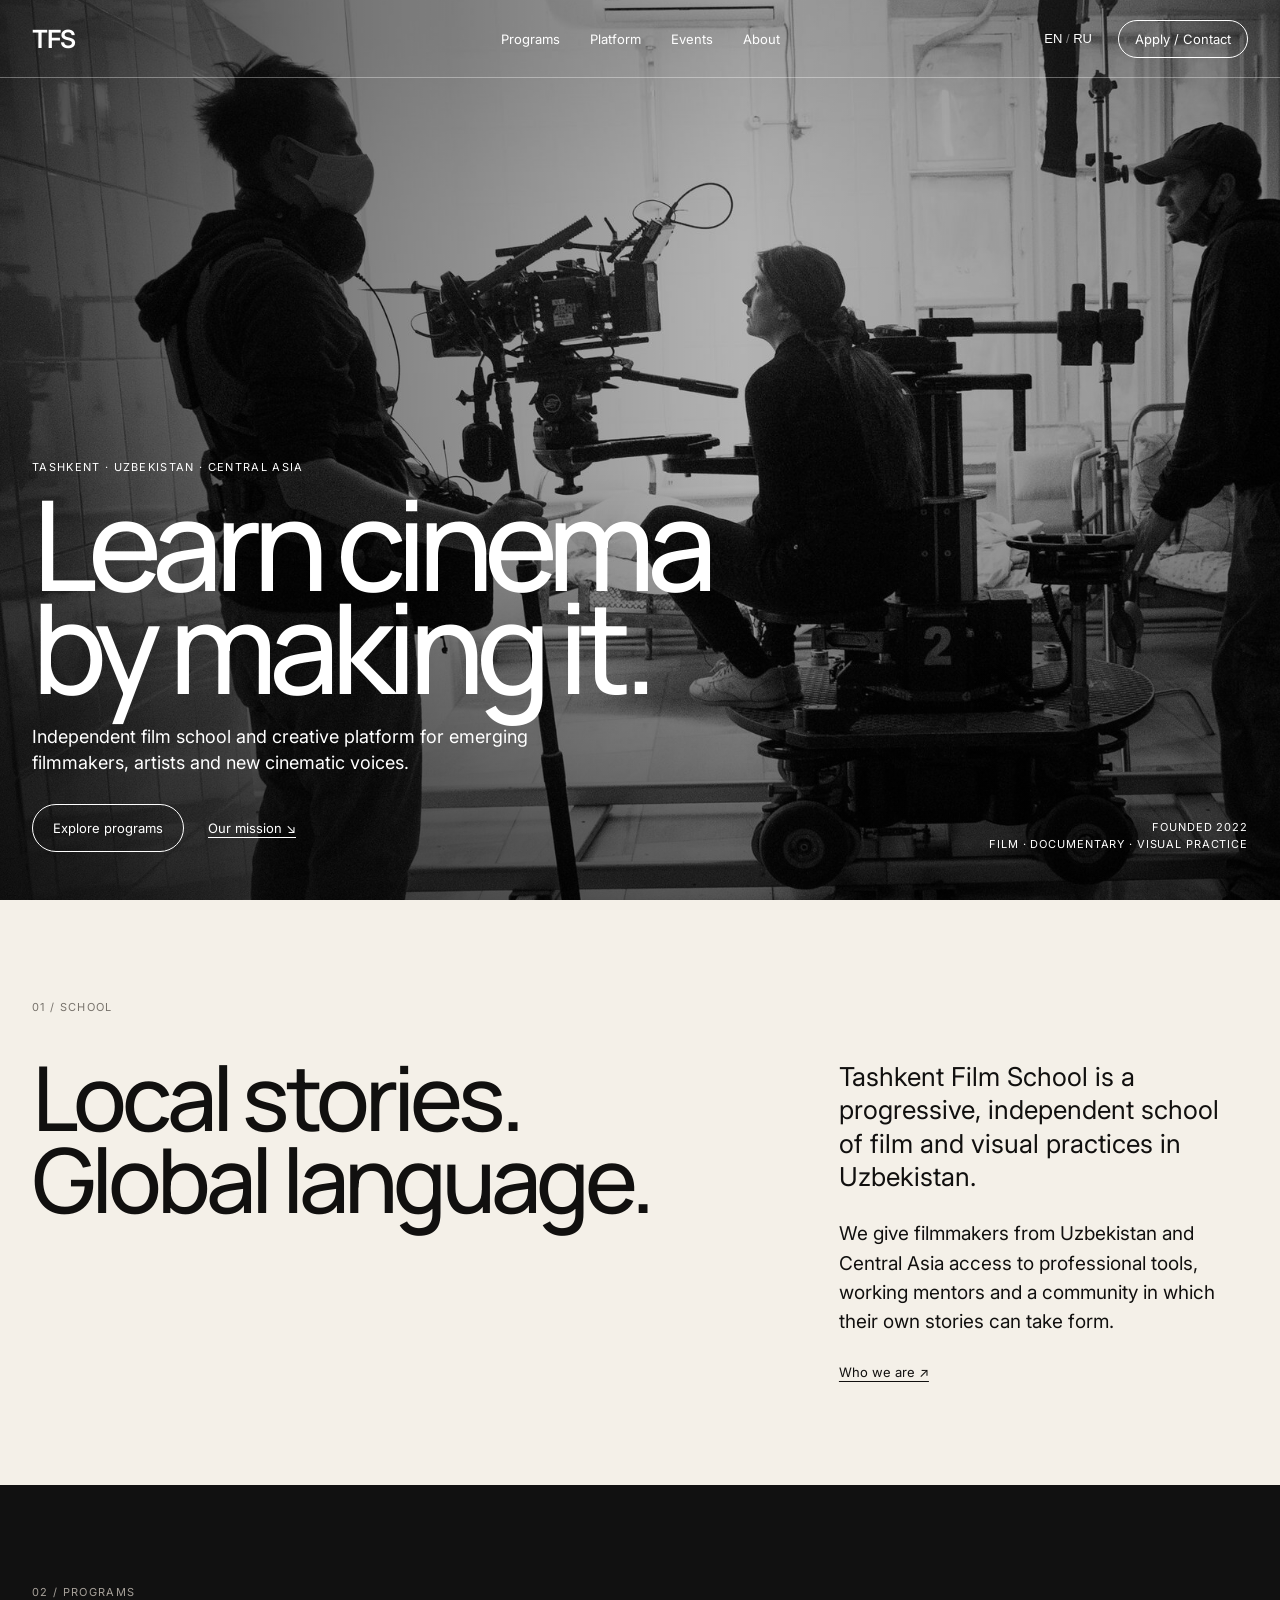
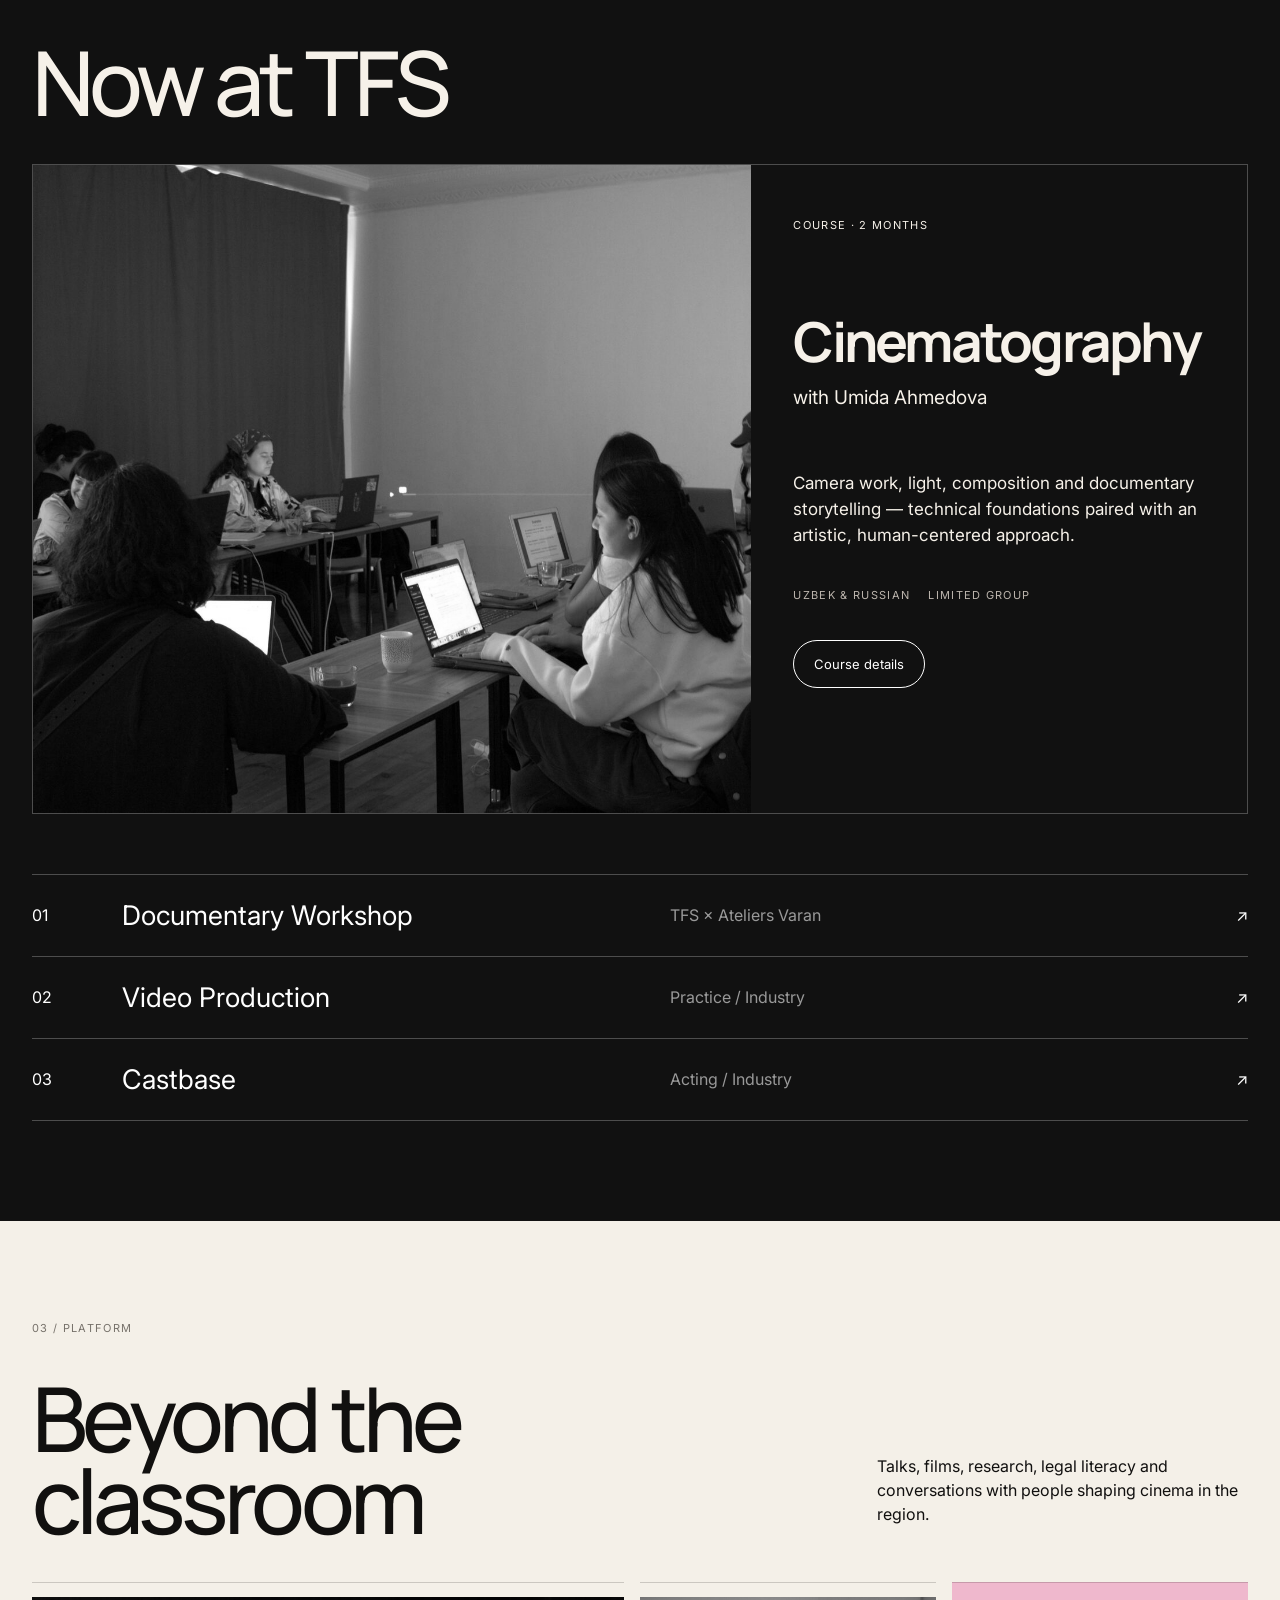
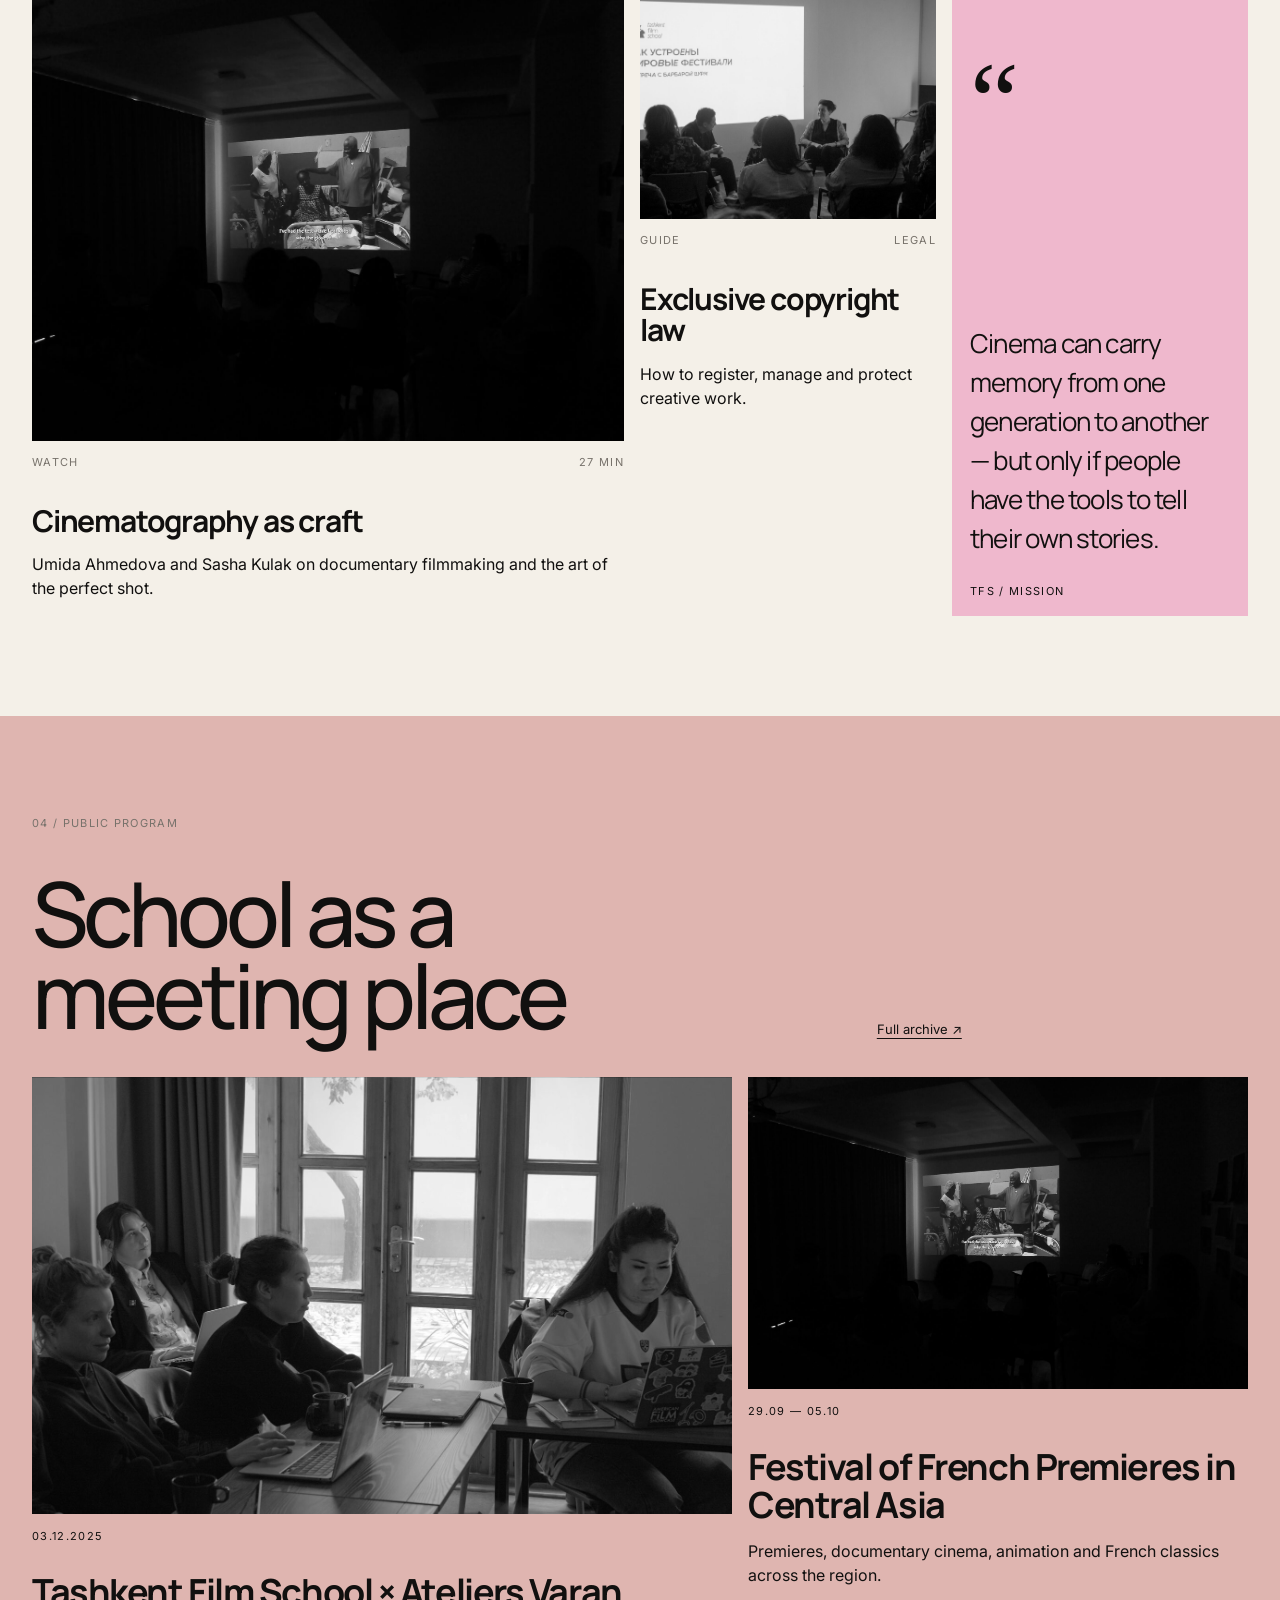
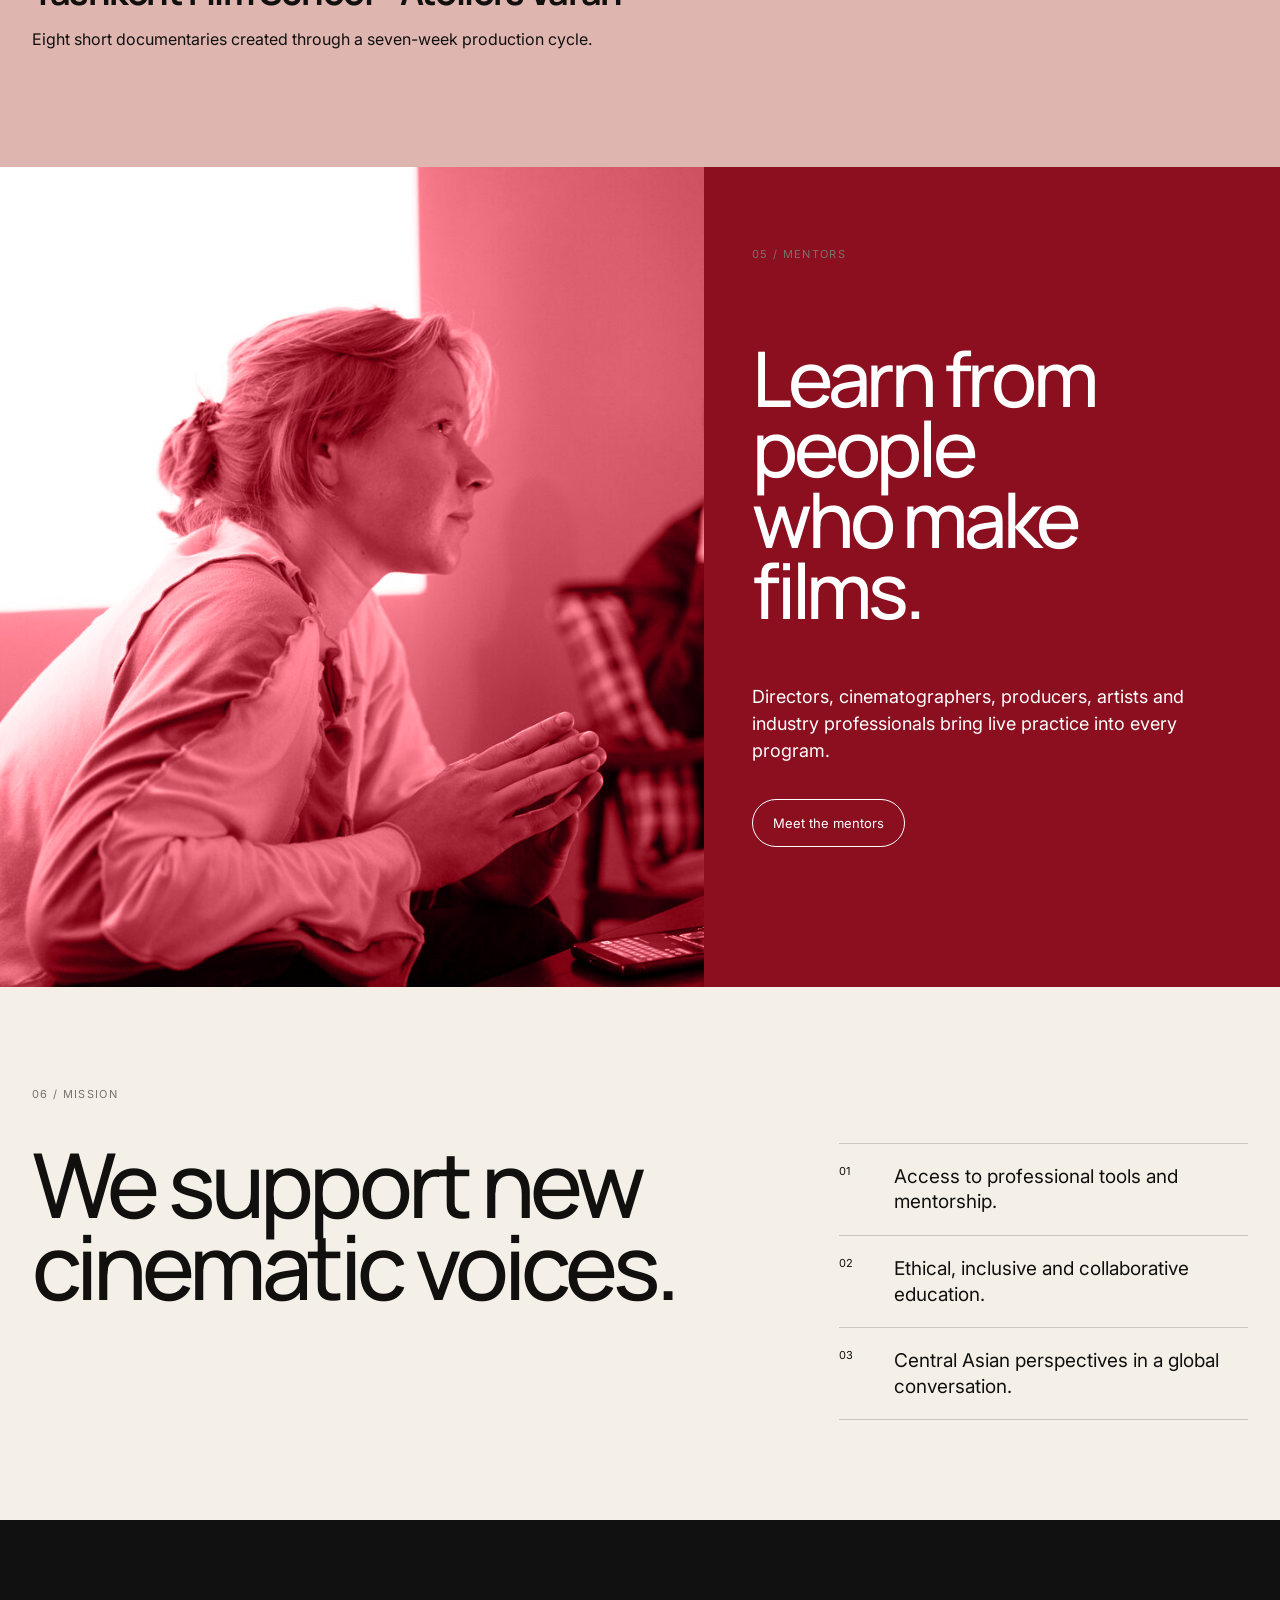
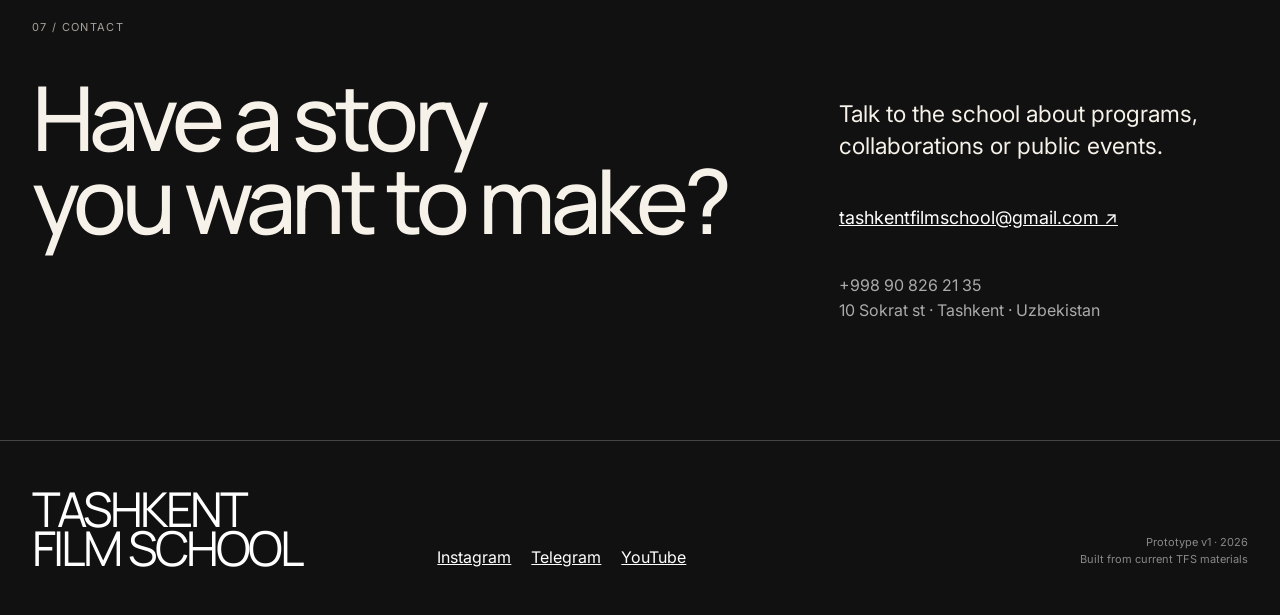
==== index.html @ 834fb2d0 "Add files via upload" ====
<!doctype html>
<html lang="en">
<head>
  <meta charset="utf-8" />
  <meta name="viewport" content="width=device-width,initial-scale=1" />
  <title>Tashkent Film School — Prototype v1</title>
  <meta name="description" content="Independent school of film and visual practices in Uzbekistan." />
  <link rel="preconnect" href="https://fonts.googleapis.com">
  <link rel="preconnect" href="https://fonts.gstatic.com" crossorigin>
  <link href="https://fonts.googleapis.com/css2?family=Inter:wght@400;500;600&family=Manrope:wght@400;500;600&display=swap" rel="stylesheet">
  <link rel="stylesheet" href="styles.css" />
</head>
<body>
  <header class="nav">
    <a class="brand" href="#top" aria-label="Tashkent Film School home">TFS</a>
    <nav class="desktop-nav" aria-label="Primary">
      <a href="#programs">Programs</a>
      <a href="#platform">Platform</a>
      <a href="#events">Events</a>
      <a href="#about">About</a>
    </nav>
    <div class="nav-actions">
      <button class="lang">EN <span>/</span> RU</button>
      <a class="pill small" href="#contact">Apply / Contact</a>
    </div>
  </header>

  <main id="top">
    <section class="hero">
      <div class="hero-media" role="img" aria-label="Film crew working with a camera"></div>
      <div class="hero-shade"></div>
      <div class="hero-copy">
        <p class="eyebrow light">Tashkent · Uzbekistan · Central Asia</p>
        <h1>Learn cinema<br>by making it.</h1>
        <p class="hero-deck">Independent film school and creative platform for emerging filmmakers, artists and new cinematic voices.</p>
        <div class="hero-cta">
          <a class="pill light-pill" href="#programs">Explore programs</a>
          <a class="text-link light-link" href="#about">Our mission ↘</a>
        </div>
      </div>
      <div class="hero-note">Founded 2022<br>Film · Documentary · Visual practice</div>
    </section>

    <section class="statement section-pad">
      <p class="section-index">01 / School</p>
      <div class="statement-grid">
        <h2>Local stories.<br>Global language.</h2>
        <div class="statement-copy">
          <p>Tashkent Film School is a progressive, independent school of film and visual practices in Uzbekistan.</p>
          <p>We give filmmakers from Uzbekistan and Central Asia access to professional tools, working mentors and a community in which their own stories can take form.</p>
          <a class="text-link" href="#about">Who we are ↗</a>
        </div>
      </div>
    </section>

    <section id="programs" class="programs section-pad dark-section">
      <div class="section-head">
        <p class="section-index light">02 / Programs</p>
        <h2>Now at TFS</h2>
      </div>
      <article class="feature-card">
        <div class="feature-image classroom"></div>
        <div class="feature-copy">
          <p class="label">Course · 2 months</p>
          <h3>Cinematography</h3>
          <p class="byline">with Umida Ahmedova</p>
          <p>Camera work, light, composition and documentary storytelling — technical foundations paired with an artistic, human-centered approach.</p>
          <div class="meta"><span>Uzbek & Russian</span><span>Limited group</span></div>
          <a class="pill light-pill" href="#contact">Course details</a>
        </div>
      </article>
      <div class="program-list">
        <a href="#" class="program-row"><span class="num">01</span><span class="name">Documentary Workshop</span><span class="type">TFS × Ateliers Varan</span><span class="arrow">↗</span></a>
        <a href="#" class="program-row"><span class="num">02</span><span class="name">Video Production</span><span class="type">Practice / Industry</span><span class="arrow">↗</span></a>
        <a href="#" class="program-row"><span class="num">03</span><span class="name">Castbase</span><span class="type">Acting / Industry</span><span class="arrow">↗</span></a>
      </div>
    </section>

    <section id="platform" class="platform section-pad">
      <div class="section-head split-head">
        <div><p class="section-index">03 / Platform</p><h2>Beyond the classroom</h2></div>
        <p class="head-note">Talks, films, research, legal literacy and conversations with people shaping cinema in the region.</p>
      </div>
      <div class="editorial-grid">
        <article class="story story-large">
          <div class="story-image screening"></div>
          <div class="story-top"><span>Watch</span><span>27 min</span></div>
          <h3>Cinematography as craft</h3>
          <p>Umida Ahmedova and Sasha Kulak on documentary filmmaking and the art of the perfect shot.</p>
        </article>
        <article class="story">
          <div class="story-image event"></div>
          <div class="story-top"><span>Guide</span><span>Legal</span></div>
          <h3>Exclusive copyright law</h3>
          <p>How to register, manage and protect creative work.</p>
        </article>
        <article class="story quote-card">
          <p class="quote-mark">“</p>
          <p class="quote">Cinema can carry memory from one generation to another — but only if people have the tools to tell their own stories.</p>
          <span class="quote-source">TFS / Mission</span>
        </article>
      </div>
    </section>

    <section id="events" class="events section-pad warm-section">
      <div class="section-head split-head">
        <div><p class="section-index">04 / Public program</p><h2>School as a meeting place</h2></div>
        <a class="text-link" href="#">Full archive ↗</a>
      </div>
      <div class="events-grid">
        <article class="event-card main-event">
          <div class="event-img workshop"></div>
          <p class="event-date">03.12.2025</p>
          <h3>Tashkent Film School × Ateliers Varan</h3>
          <p>Eight short documentaries created through a seven-week production cycle.</p>
        </article>
        <article class="event-card">
          <div class="event-img screening-small"></div>
          <p class="event-date">29.09 — 05.10</p>
          <h3>Festival of French Premieres in Central Asia</h3>
          <p>Premieres, documentary cinema, animation and French classics across the region.</p>
        </article>
      </div>
    </section>

    <section class="mentor-band">
      <div class="mentor-photo"></div>
      <div class="mentor-copy">
        <p class="section-index light">05 / Mentors</p>
        <h2>Learn from people<br>who make films.</h2>
        <p>Directors, cinematographers, producers, artists and industry professionals bring live practice into every program.</p>
        <a class="pill light-pill" href="#">Meet the mentors</a>
      </div>
    </section>

    <section id="about" class="mission section-pad">
      <p class="section-index">06 / Mission</p>
      <div class="mission-grid">
        <h2>We support new<br>cinematic voices.</h2>
        <div class="mission-points">
          <div><span>01</span><p>Access to professional tools and mentorship.</p></div>
          <div><span>02</span><p>Ethical, inclusive and collaborative education.</p></div>
          <div><span>03</span><p>Central Asian perspectives in a global conversation.</p></div>
        </div>
      </div>
    </section>

    <section id="contact" class="contact section-pad dark-section">
      <p class="section-index light">07 / Contact</p>
      <div class="contact-grid">
        <h2>Have a story<br>you want to make?</h2>
        <div>
          <p class="contact-lead">Talk to the school about programs, collaborations or public events.</p>
          <a class="contact-mail" href="mailto:tashkentfilmschool@gmail.com">tashkentfilmschool@gmail.com ↗</a>
          <p>+998 90 826 21 35<br>10 Sokrat st · Tashkent · Uzbekistan</p>
        </div>
      </div>
    </section>
  </main>

  <footer>
    <div class="footer-logo">TASHKENT<br>FILM SCHOOL</div>
    <div class="footer-links"><a href="#">Instagram</a><a href="#">Telegram</a><a href="#">YouTube</a></div>
    <div class="footer-small">Prototype v1 · 2026<br>Built from current TFS materials</div>
  </footer>
</body>
</html>
---- styles.css ----
:root{
  --ink:#11100f;--paper:#f4f0e8;--warm:#dfb5b0;--pink:#efb8cd;--red:#8c0f20;--muted:#77726b;--line:rgba(17,16,15,.18);
}
*{box-sizing:border-box}html{scroll-behavior:smooth}body{margin:0;background:var(--paper);color:var(--ink);font-family:Inter,Arial,sans-serif}.nav{position:absolute;z-index:20;top:0;left:0;width:100%;height:78px;display:grid;grid-template-columns:1fr auto 1fr;align-items:center;padding:0 32px;color:#fff;border-bottom:1px solid rgba(255,255,255,.35)}.brand{font-size:25px;font-weight:600;color:inherit;text-decoration:none;letter-spacing:-.05em}.desktop-nav{display:flex;gap:30px}.desktop-nav a,.nav-actions a,.lang{color:inherit;text-decoration:none;font-size:13px}.nav-actions{justify-self:end;display:flex;align-items:center;gap:20px}.lang{background:none;border:0}.lang span{opacity:.45}.hero{height:100svh;min-height:720px;position:relative;color:#fff;overflow:hidden}.hero-media{position:absolute;inset:0;background:url('assets/hero.jpg') center 45%/cover no-repeat;filter:grayscale(100%);transform:scale(1.01)}.hero-shade{position:absolute;inset:0;background:linear-gradient(90deg,rgba(0,0,0,.64) 0%,rgba(0,0,0,.18) 58%,rgba(0,0,0,.34) 100%),linear-gradient(0deg,rgba(0,0,0,.45),transparent 48%)}.hero-copy{position:absolute;left:32px;bottom:48px;width:min(850px,75vw)}.eyebrow,.section-index,.label,.event-date,.story-top,.meta{font-size:11px;text-transform:uppercase;letter-spacing:.12em}.hero h1{font-family:Manrope,sans-serif;font-weight:500;font-size:clamp(64px,9.8vw,148px);line-height:.82;letter-spacing:-.07em;margin:18px 0 26px}.hero-deck{font-size:18px;line-height:1.45;max-width:560px}.hero-cta{display:flex;align-items:center;gap:24px;margin-top:28px}.hero-note{position:absolute;right:32px;bottom:48px;text-align:right;font-size:11px;line-height:1.5;text-transform:uppercase;letter-spacing:.08em}.pill{display:inline-flex;min-height:48px;padding:0 20px;border-radius:999px;align-items:center;justify-content:center;text-decoration:none;border:1px solid currentColor;font-size:13px}.pill.small{min-height:38px;padding:0 16px}.light-pill{color:#fff;border-color:#fff}.text-link{display:inline-block;color:inherit;text-underline-offset:4px;font-size:13px}.light-link{color:#fff}.light{color:#fff}.section-pad{padding:100px 32px}.section-index{margin:0 0 42px;color:var(--muted)}.statement-grid,.mission-grid,.contact-grid{display:grid;grid-template-columns:1.55fr .9fr;gap:8vw}.statement h2,.mission h2,.contact h2,.section-head h2,.mentor-copy h2{font-family:Manrope,sans-serif;font-weight:500;letter-spacing:-.055em;margin:0;font-size:clamp(48px,7vw,104px);line-height:.92}.statement-copy{max-width:540px;font-size:19px;line-height:1.55}.statement-copy p:first-child{font-size:26px;line-height:1.28;margin-top:4px}.dark-section{background:#111;color:#f6f1e9}.dark-section .section-index{color:#a7a19a}.section-head{margin-bottom:40px}.section-head h2{font-size:clamp(54px,7vw,96px)}.feature-card{display:grid;grid-template-columns:1.45fr 1fr;min-height:650px;border:1px solid rgba(255,255,255,.25)}.feature-image{background-size:cover;background-position:center;filter:grayscale(100%)}.classroom{background-image:url('assets/classroom.jpg')}.feature-copy{padding:42px;display:flex;flex-direction:column;align-items:flex-start}.feature-copy h3{font-family:Manrope,sans-serif;font-size:55px;letter-spacing:-.05em;margin:60px 0 0}.feature-copy .byline{font-size:19px;margin:7px 0 44px}.feature-copy>p:not(.label):not(.byline){font-size:17px;line-height:1.55;max-width:470px}.meta{display:flex;gap:18px;margin:22px 0 38px;color:#bcb5ad}.program-list{margin-top:60px;border-top:1px solid rgba(255,255,255,.25)}.program-row{display:grid;grid-template-columns:70px 1fr 1fr 30px;align-items:center;gap:20px;padding:24px 0;border-bottom:1px solid rgba(255,255,255,.25);color:#fff;text-decoration:none}.program-row .name{font-size:27px}.program-row .type{color:#999}.program-row .arrow{text-align:right}.split-head{display:grid;grid-template-columns:1.6fr .8fr;gap:8vw;align-items:end}.head-note{font-size:16px;line-height:1.5;max-width:420px}.editorial-grid{display:grid;grid-template-columns:2fr 1fr 1fr;gap:16px}.story{border-top:1px solid var(--line);padding-top:14px}.story-image{aspect-ratio:4/3;background-size:cover;background-position:center;filter:grayscale(100%)}.screening{background-image:url('assets/screening.jpg')}.event{background-image:url('assets/event.jpg')}.story-top{display:flex;justify-content:space-between;margin:14px 0 36px;color:var(--muted)}.story h3,.event-card h3{font-family:Manrope,sans-serif;font-size:30px;line-height:1.05;letter-spacing:-.04em;margin:0 0 12px}.story p,.event-card p{line-height:1.5}.quote-card{background:var(--pink);padding:18px;display:flex;flex-direction:column;min-height:100%}.quote-mark{font-family:Georgia,serif;font-size:110px;line-height:.5;margin:18px 0 60px}.quote{font-family:Manrope,sans-serif;font-size:26px;letter-spacing:-.03em;line-height:1.15;margin:auto 0 26px}.quote-source{font-size:11px;text-transform:uppercase;letter-spacing:.12em}.warm-section{background:var(--warm)}.events-grid{display:grid;grid-template-columns:1.4fr 1fr;gap:16px}.event-img{background-size:cover;background-position:center;filter:grayscale(100%);aspect-ratio:16/10}.workshop{background-image:url('assets/workshop.jpg')}.screening-small{background-image:url('assets/screening.jpg')}.event-date{margin:14px 0 28px}.event-card h3{font-size:36px}.mentor-band{display:grid;grid-template-columns:1.1fr .9fr;min-height:820px;background:var(--red);color:#fff}.mentor-photo{background:url('assets/mentor.jpg') center/cover no-repeat;filter:grayscale(100%);mix-blend-mode:luminosity}.mentor-copy{padding:80px 48px;display:flex;flex-direction:column;align-items:flex-start}.mentor-copy h2{font-size:clamp(50px,6vw,84px);margin:40px 0}.mentor-copy>p:not(.section-index){font-size:18px;line-height:1.5;max-width:520px;margin-bottom:35px}.mission-points>div{display:grid;grid-template-columns:55px 1fr;border-top:1px solid var(--line);padding:20px 0}.mission-points div:last-child{border-bottom:1px solid var(--line)}.mission-points span{font-size:11px}.mission-points p{font-size:19px;line-height:1.35;margin:0}.contact-lead{font-size:23px;line-height:1.35}.contact-mail{font-size:18px;color:#fff;display:block;margin:45px 0}.contact-grid>div>p:last-child{color:#aaa;line-height:1.6}footer{background:#111;color:#fff;border-top:1px solid #444;padding:48px 32px;display:grid;grid-template-columns:1fr 1fr 1fr;align-items:end}.footer-logo{font-family:Manrope,sans-serif;font-size:48px;line-height:.82;letter-spacing:-.06em}.footer-links{display:flex;gap:20px}.footer-links a{color:#fff}.footer-small{text-align:right;color:#888;font-size:11px;line-height:1.5}
@media(max-width:900px){.nav{grid-template-columns:1fr auto;padding:0 18px}.desktop-nav{display:none}.nav-actions .lang{display:none}.hero-copy{left:18px;bottom:30px;width:calc(100% - 36px)}.hero h1{font-size:17vw}.hero-note{display:none}.section-pad{padding:72px 18px}.statement-grid,.mission-grid,.contact-grid,.feature-card,.split-head,.events-grid,.mentor-band{grid-template-columns:1fr}.statement-grid,.mission-grid,.contact-grid{gap:50px}.feature-card{min-height:auto}.feature-image{min-height:420px}.feature-copy{padding:28px 18px}.feature-copy h3{font-size:44px;margin-top:45px}.editorial-grid{grid-template-columns:1fr}.quote-card{min-height:460px}.program-row{grid-template-columns:35px 1fr 24px}.program-row .type{display:none}.mentor-photo{min-height:570px}.mentor-copy{padding:60px 18px}.head-note{margin-top:30px}footer{grid-template-columns:1fr;gap:38px}.footer-small{text-align:left}.footer-logo{font-size:42px}}
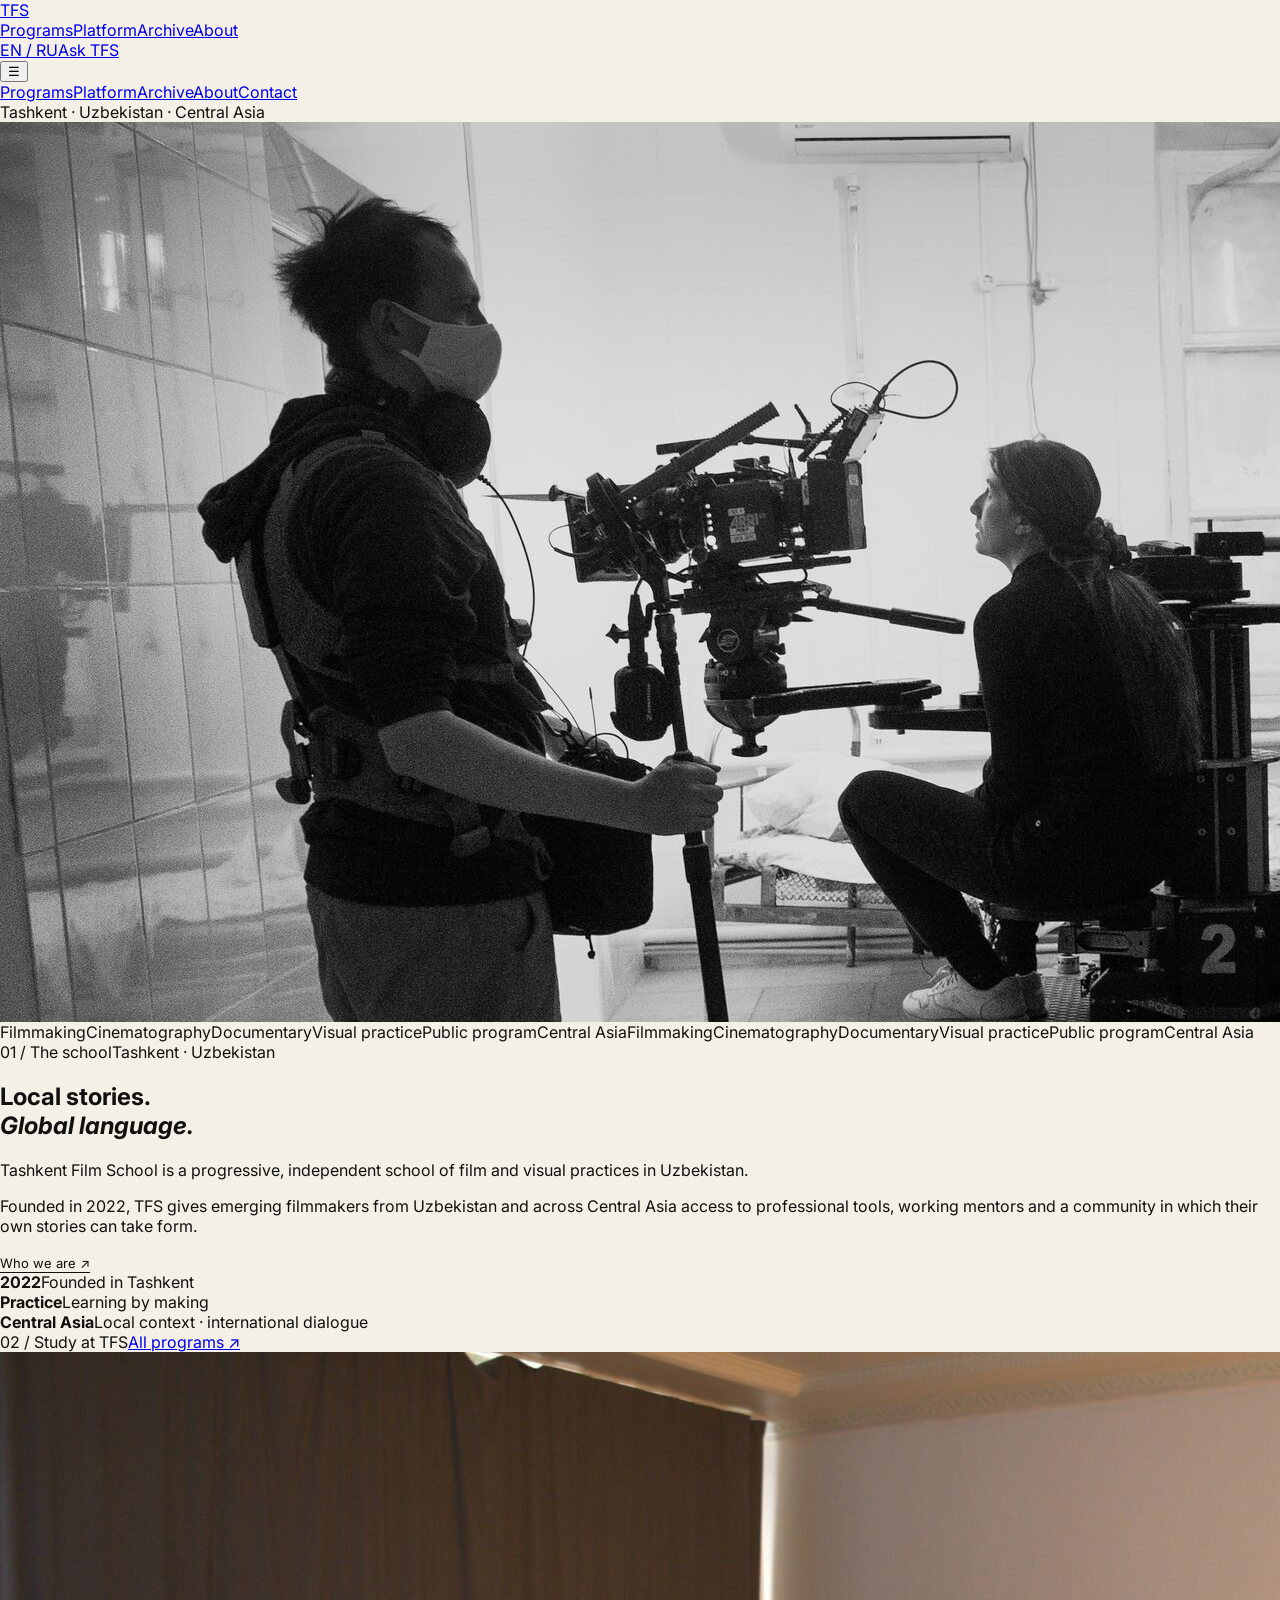
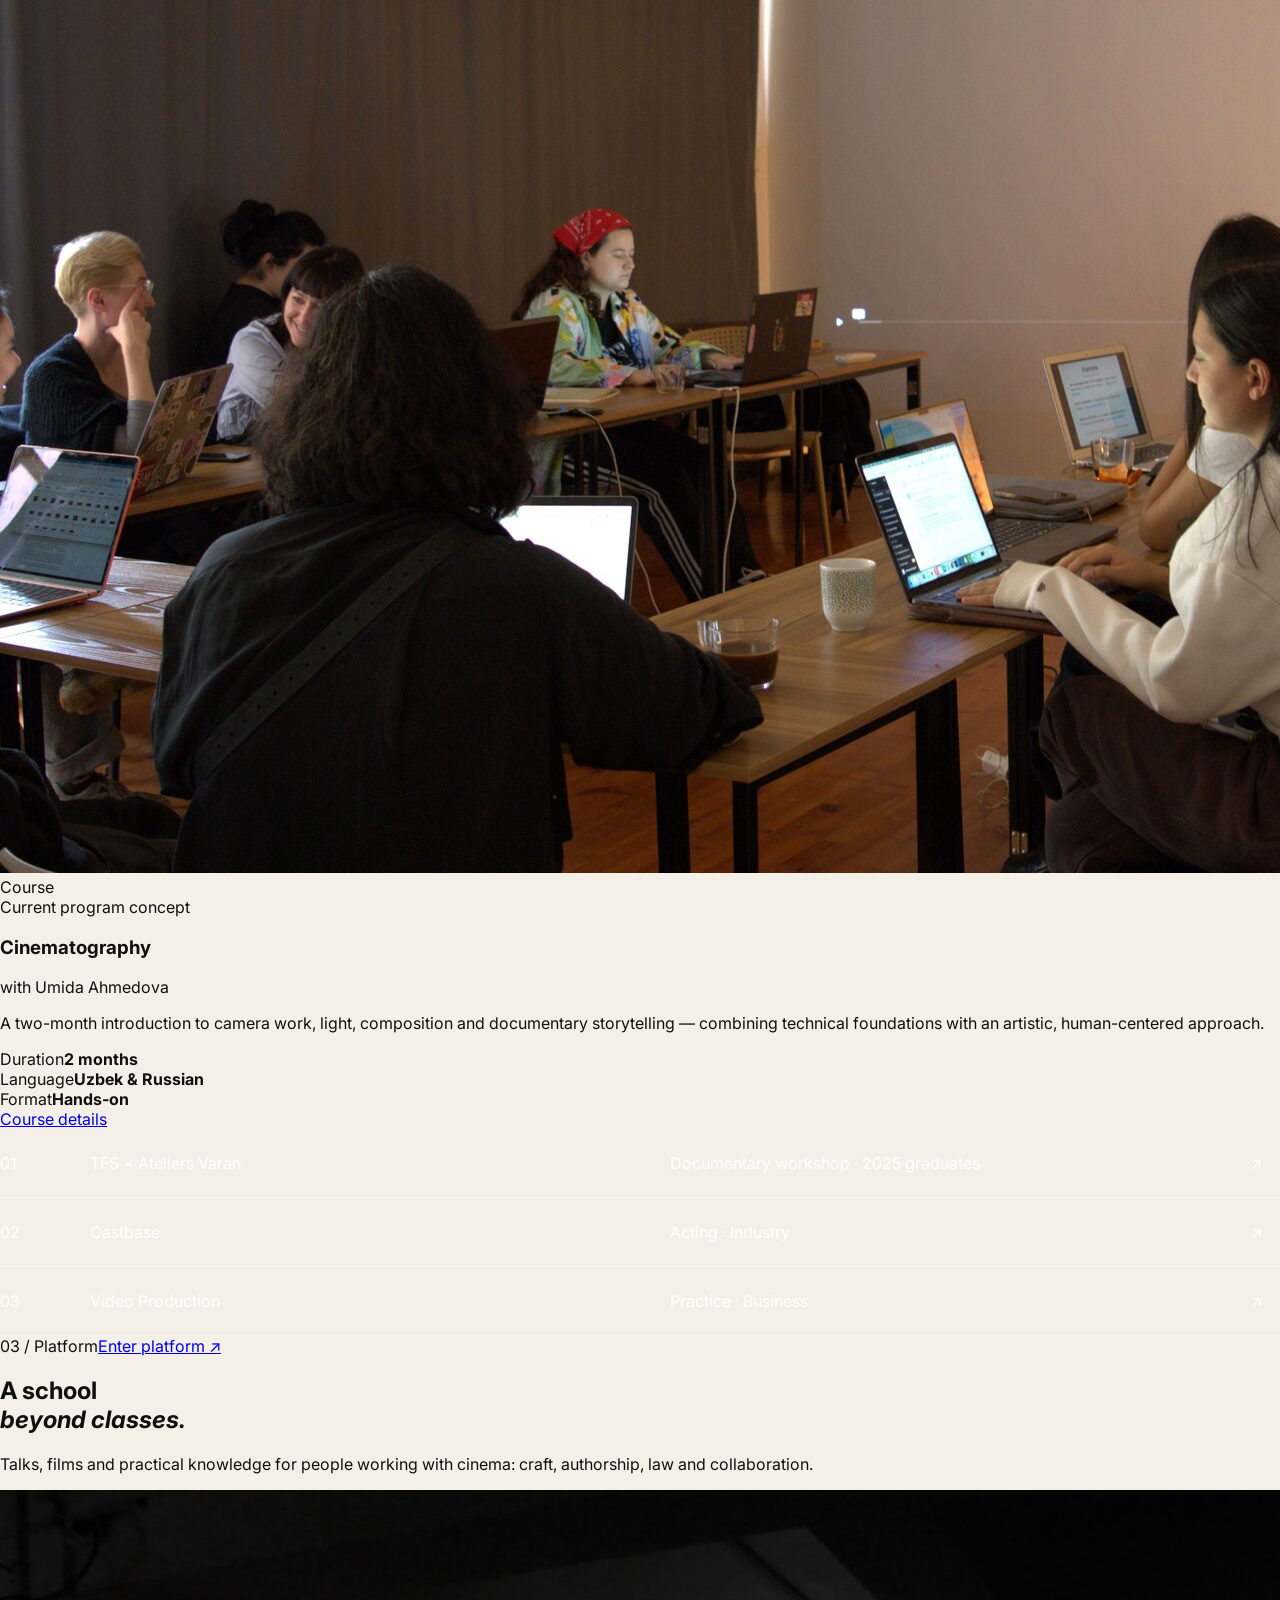
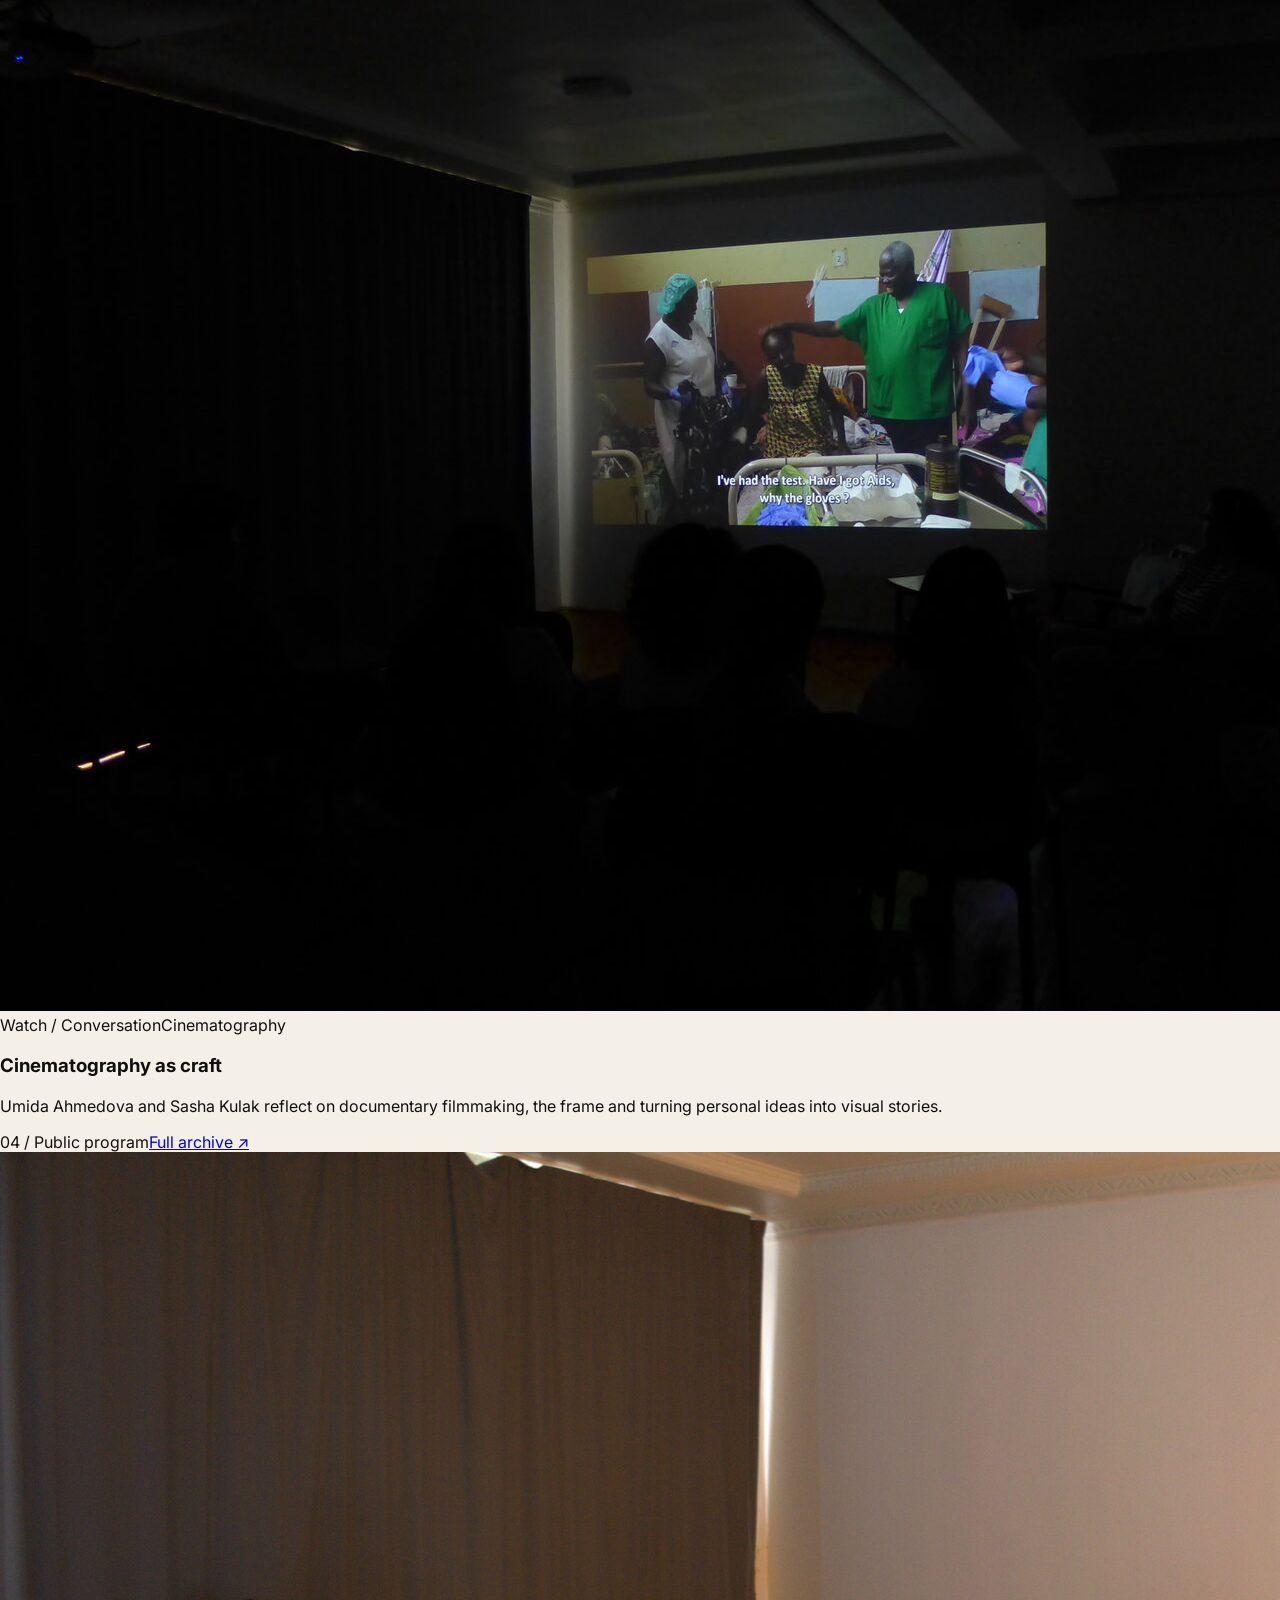
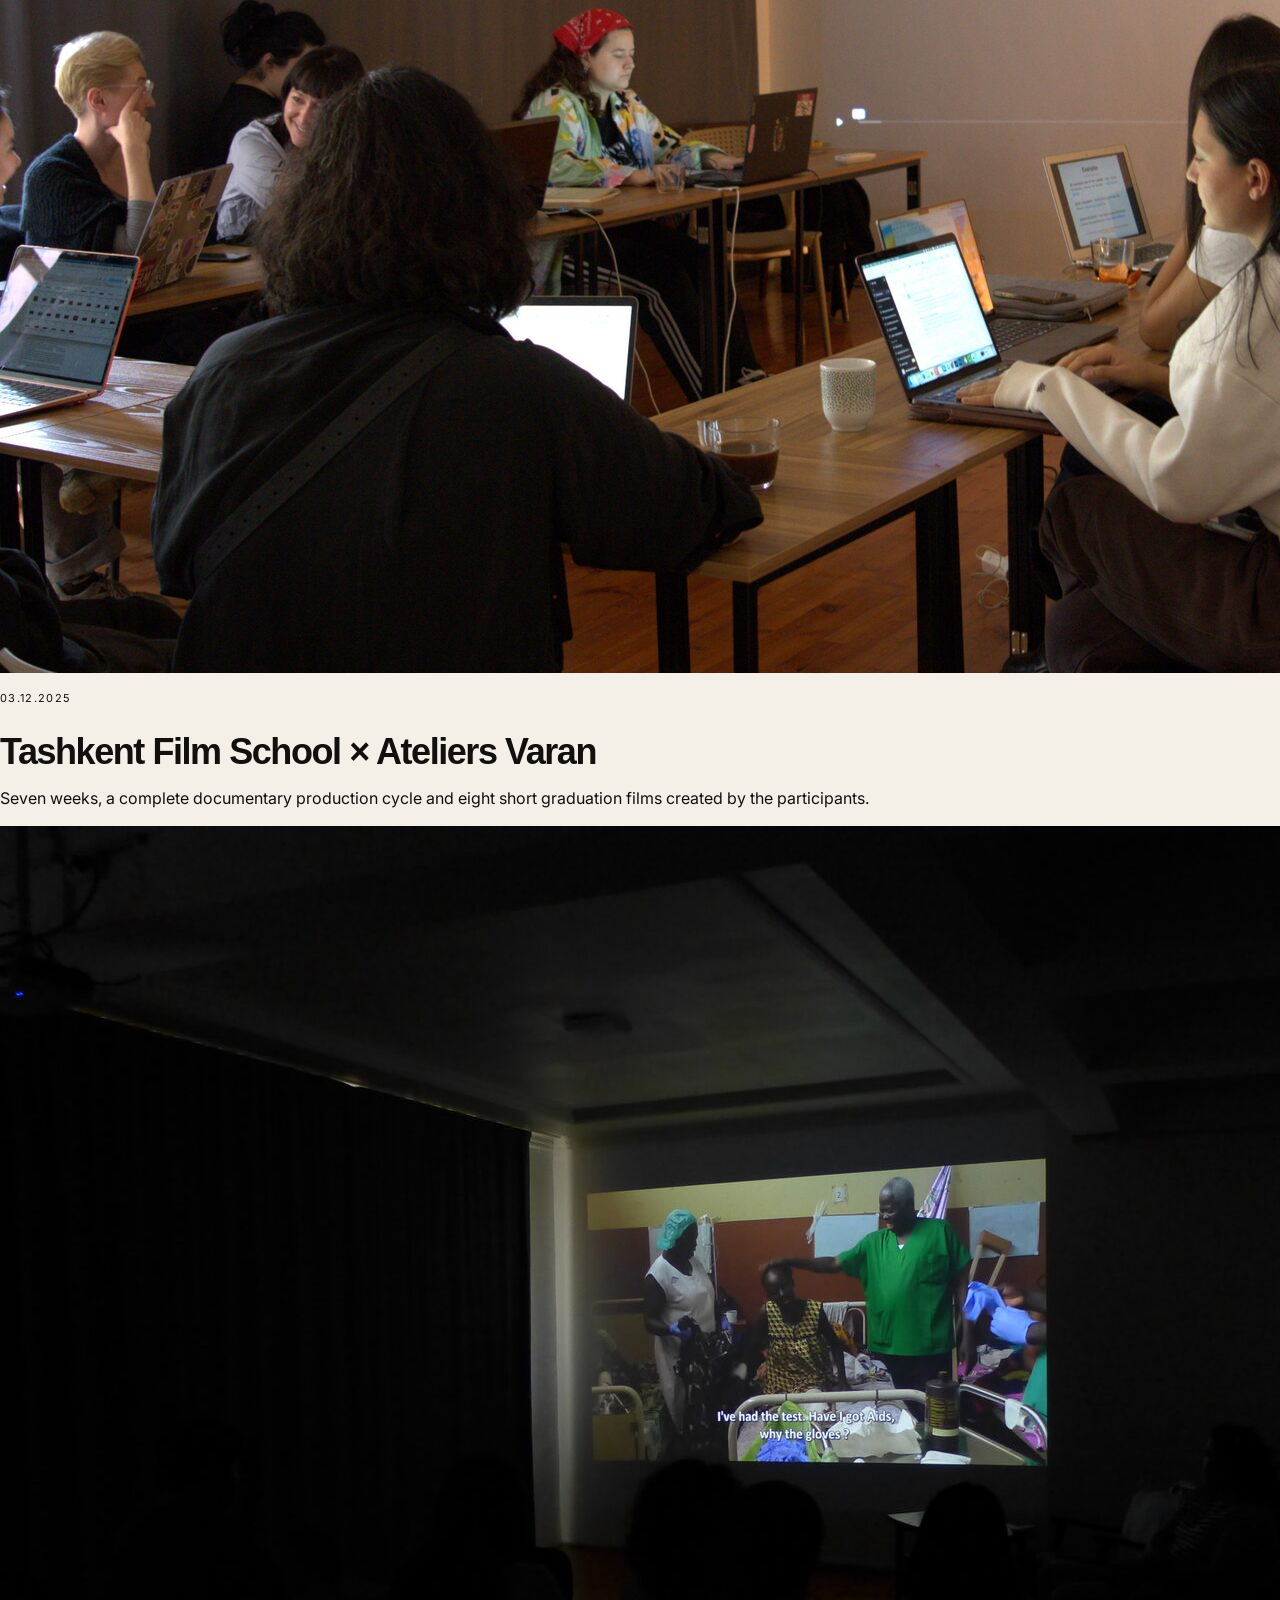
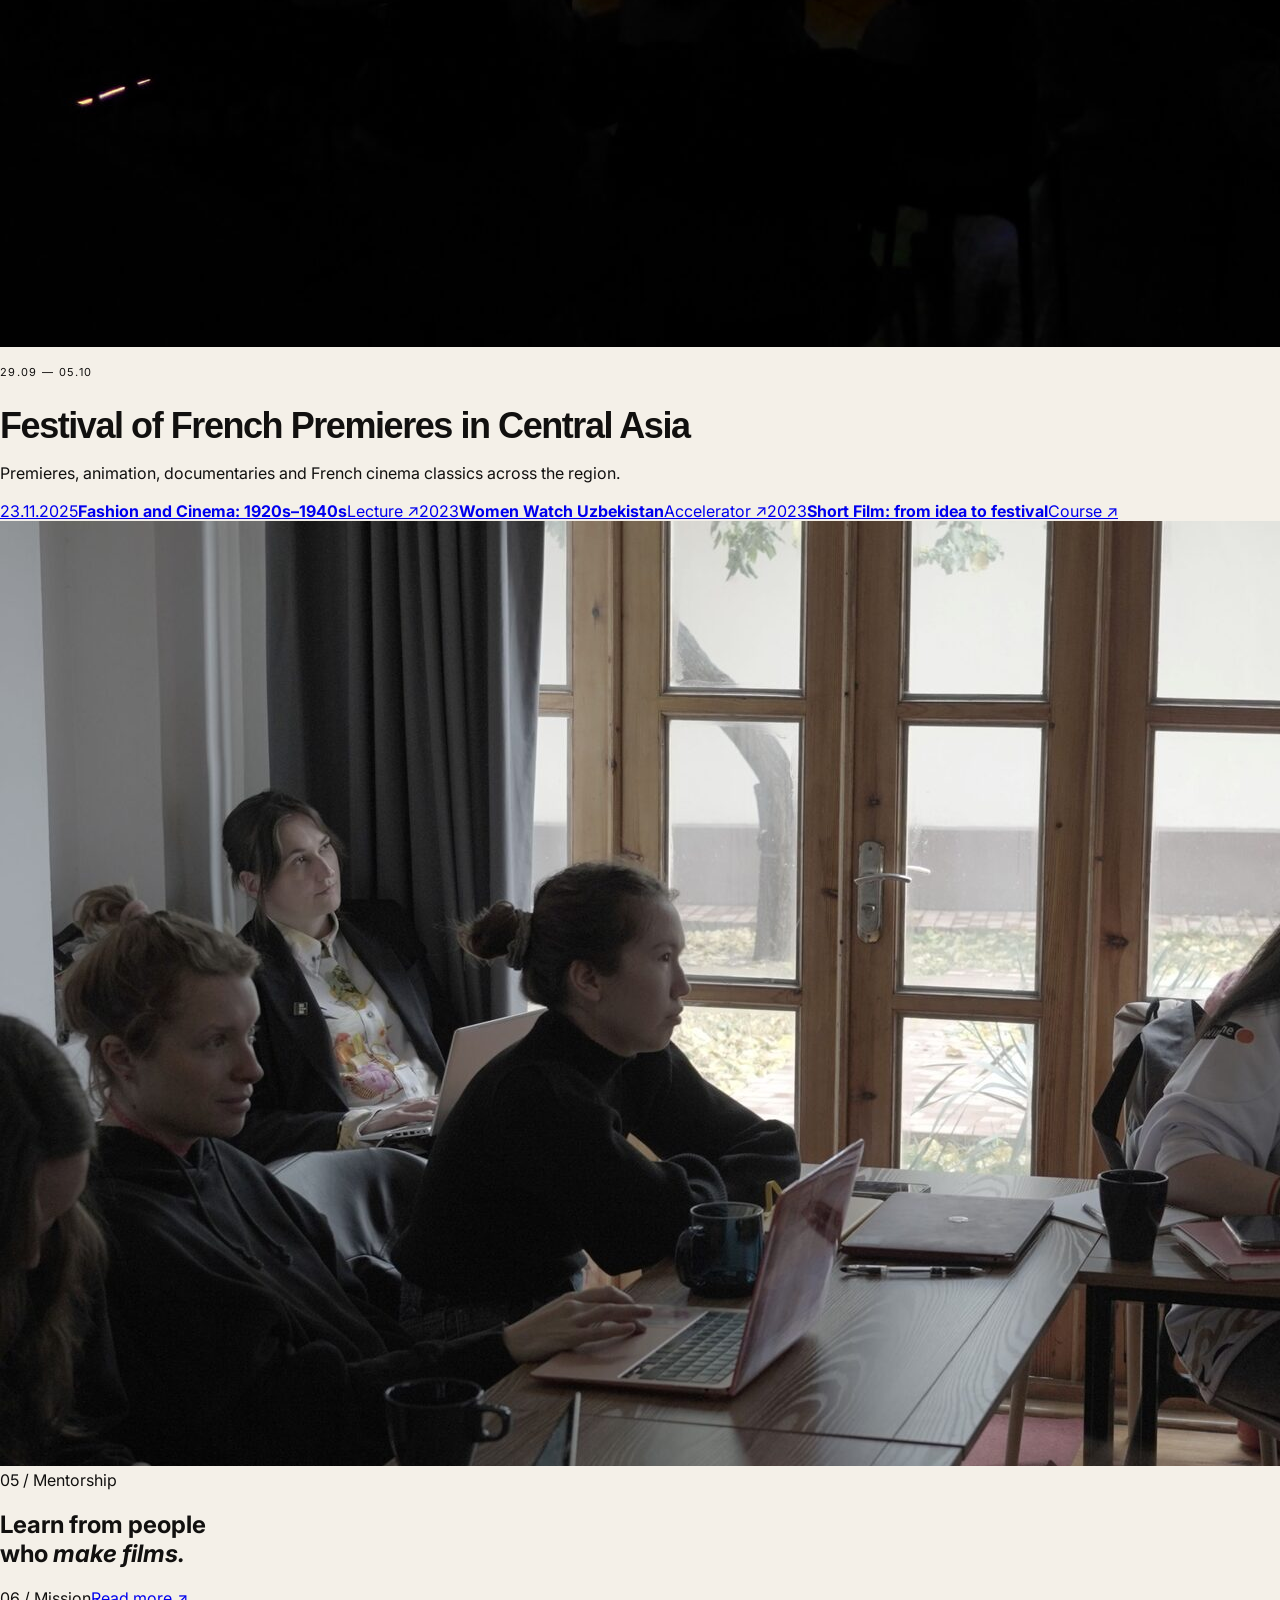
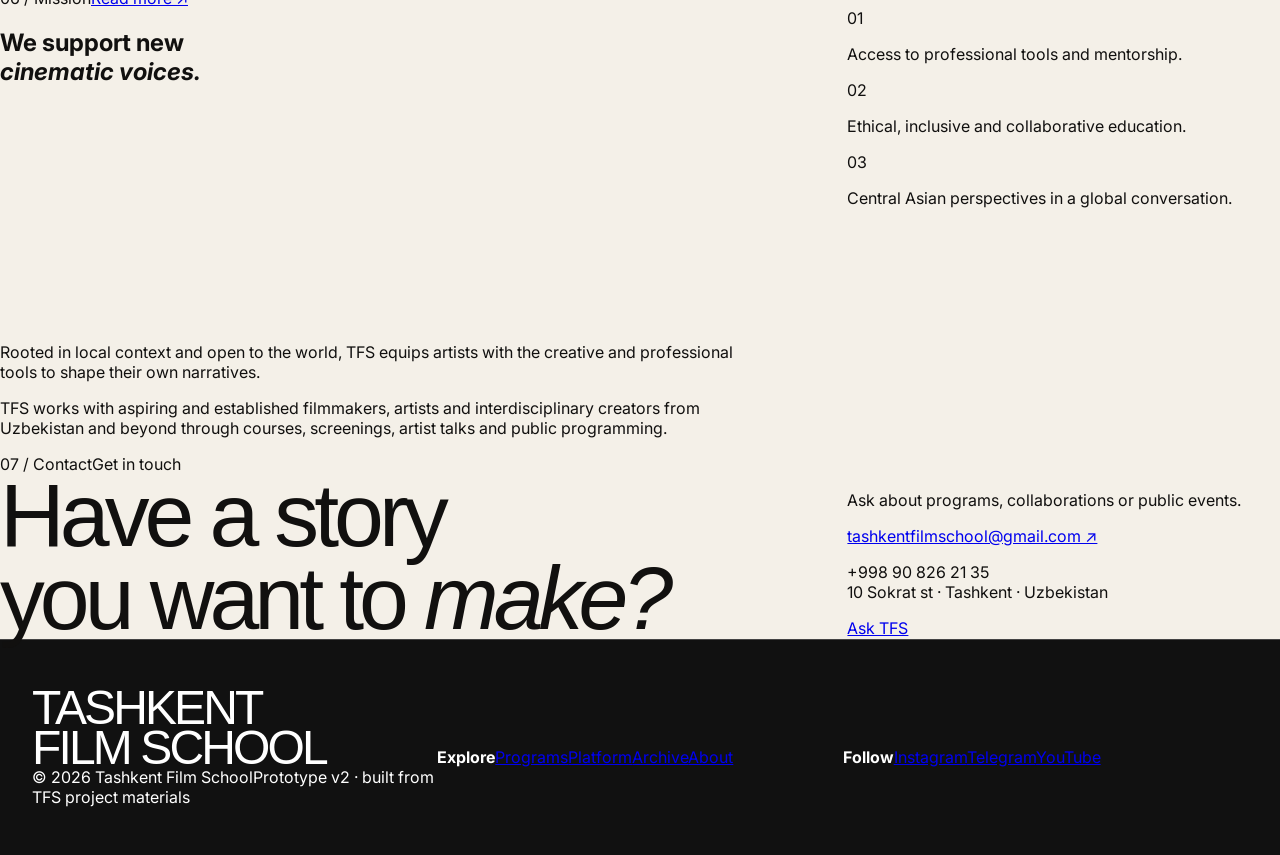
==== commit 2c745eb4: "Update homepage for v2 prototype" ====
--- a/index.html
+++ b/index.html
@@ -1,167 +1,13 @@
-<!doctype html>
-<html lang="en">
-<head>
-  <meta charset="utf-8" />
-  <meta name="viewport" content="width=device-width,initial-scale=1" />
-  <title>Tashkent Film School — Prototype v1</title>
-  <meta name="description" content="Independent school of film and visual practices in Uzbekistan." />
-  <link rel="preconnect" href="https://fonts.googleapis.com">
-  <link rel="preconnect" href="https://fonts.gstatic.com" crossorigin>
-  <link href="https://fonts.googleapis.com/css2?family=Inter:wght@400;500;600&family=Manrope:wght@400;500;600&display=swap" rel="stylesheet">
-  <link rel="stylesheet" href="styles.css" />
-</head>
-<body>
-  <header class="nav">
-    <a class="brand" href="#top" aria-label="Tashkent Film School home">TFS</a>
-    <nav class="desktop-nav" aria-label="Primary">
-      <a href="#programs">Programs</a>
-      <a href="#platform">Platform</a>
-      <a href="#events">Events</a>
-      <a href="#about">About</a>
-    </nav>
-    <div class="nav-actions">
-      <button class="lang">EN <span>/</span> RU</button>
-      <a class="pill small" href="#contact">Apply / Contact</a>
-    </div>
-  </header>
-
-  <main id="top">
-    <section class="hero">
-      <div class="hero-media" role="img" aria-label="Film crew working with a camera"></div>
-      <div class="hero-shade"></div>
-      <div class="hero-copy">
-        <p class="eyebrow light">Tashkent · Uzbekistan · Central Asia</p>
-        <h1>Learn cinema<br>by making it.</h1>
-        <p class="hero-deck">Independent film school and creative platform for emerging filmmakers, artists and new cinematic voices.</p>
-        <div class="hero-cta">
-          <a class="pill light-pill" href="#programs">Explore programs</a>
-          <a class="text-link light-link" href="#about">Our mission ↘</a>
-        </div>
-      </div>
-      <div class="hero-note">Founded 2022<br>Film · Documentary · Visual practice</div>
-    </section>
-
-    <section class="statement section-pad">
-      <p class="section-index">01 / School</p>
-      <div class="statement-grid">
-        <h2>Local stories.<br>Global language.</h2>
-        <div class="statement-copy">
-          <p>Tashkent Film School is a progressive, independent school of film and visual practices in Uzbekistan.</p>
-          <p>We give filmmakers from Uzbekistan and Central Asia access to professional tools, working mentors and a community in which their own stories can take form.</p>
-          <a class="text-link" href="#about">Who we are ↗</a>
-        </div>
-      </div>
-    </section>
-
-    <section id="programs" class="programs section-pad dark-section">
-      <div class="section-head">
-        <p class="section-index light">02 / Programs</p>
-        <h2>Now at TFS</h2>
-      </div>
-      <article class="feature-card">
-        <div class="feature-image classroom"></div>
-        <div class="feature-copy">
-          <p class="label">Course · 2 months</p>
-          <h3>Cinematography</h3>
-          <p class="byline">with Umida Ahmedova</p>
-          <p>Camera work, light, composition and documentary storytelling — technical foundations paired with an artistic, human-centered approach.</p>
-          <div class="meta"><span>Uzbek & Russian</span><span>Limited group</span></div>
-          <a class="pill light-pill" href="#contact">Course details</a>
-        </div>
-      </article>
-      <div class="program-list">
-        <a href="#" class="program-row"><span class="num">01</span><span class="name">Documentary Workshop</span><span class="type">TFS × Ateliers Varan</span><span class="arrow">↗</span></a>
-        <a href="#" class="program-row"><span class="num">02</span><span class="name">Video Production</span><span class="type">Practice / Industry</span><span class="arrow">↗</span></a>
-        <a href="#" class="program-row"><span class="num">03</span><span class="name">Castbase</span><span class="type">Acting / Industry</span><span class="arrow">↗</span></a>
-      </div>
-    </section>
-
-    <section id="platform" class="platform section-pad">
-      <div class="section-head split-head">
-        <div><p class="section-index">03 / Platform</p><h2>Beyond the classroom</h2></div>
-        <p class="head-note">Talks, films, research, legal literacy and conversations with people shaping cinema in the region.</p>
-      </div>
-      <div class="editorial-grid">
-        <article class="story story-large">
-          <div class="story-image screening"></div>
-          <div class="story-top"><span>Watch</span><span>27 min</span></div>
-          <h3>Cinematography as craft</h3>
-          <p>Umida Ahmedova and Sasha Kulak on documentary filmmaking and the art of the perfect shot.</p>
-        </article>
-        <article class="story">
-          <div class="story-image event"></div>
-          <div class="story-top"><span>Guide</span><span>Legal</span></div>
-          <h3>Exclusive copyright law</h3>
-          <p>How to register, manage and protect creative work.</p>
-        </article>
-        <article class="story quote-card">
-          <p class="quote-mark">“</p>
-          <p class="quote">Cinema can carry memory from one generation to another — but only if people have the tools to tell their own stories.</p>
-          <span class="quote-source">TFS / Mission</span>
-        </article>
-      </div>
-    </section>
-
-    <section id="events" class="events section-pad warm-section">
-      <div class="section-head split-head">
-        <div><p class="section-index">04 / Public program</p><h2>School as a meeting place</h2></div>
-        <a class="text-link" href="#">Full archive ↗</a>
-      </div>
-      <div class="events-grid">
-        <article class="event-card main-event">
-          <div class="event-img workshop"></div>
-          <p class="event-date">03.12.2025</p>
-          <h3>Tashkent Film School × Ateliers Varan</h3>
-          <p>Eight short documentaries created through a seven-week production cycle.</p>
-        </article>
-        <article class="event-card">
-          <div class="event-img screening-small"></div>
-          <p class="event-date">29.09 — 05.10</p>
-          <h3>Festival of French Premieres in Central Asia</h3>
-          <p>Premieres, documentary cinema, animation and French classics across the region.</p>
-        </article>
-      </div>
-    </section>
-
-    <section class="mentor-band">
-      <div class="mentor-photo"></div>
-      <div class="mentor-copy">
-        <p class="section-index light">05 / Mentors</p>
-        <h2>Learn from people<br>who make films.</h2>
-        <p>Directors, cinematographers, producers, artists and industry professionals bring live practice into every program.</p>
-        <a class="pill light-pill" href="#">Meet the mentors</a>
-      </div>
-    </section>
-
-    <section id="about" class="mission section-pad">
-      <p class="section-index">06 / Mission</p>
-      <div class="mission-grid">
-        <h2>We support new<br>cinematic voices.</h2>
-        <div class="mission-points">
-          <div><span>01</span><p>Access to professional tools and mentorship.</p></div>
-          <div><span>02</span><p>Ethical, inclusive and collaborative education.</p></div>
-          <div><span>03</span><p>Central Asian perspectives in a global conversation.</p></div>
-        </div>
-      </div>
-    </section>
-
-    <section id="contact" class="contact section-pad dark-section">
-      <p class="section-index light">07 / Contact</p>
-      <div class="contact-grid">
-        <h2>Have a story<br>you want to make?</h2>
-        <div>
-          <p class="contact-lead">Talk to the school about programs, collaborations or public events.</p>
-          <a class="contact-mail" href="mailto:tashkentfilmschool@gmail.com">tashkentfilmschool@gmail.com ↗</a>
-          <p>+998 90 826 21 35<br>10 Sokrat st · Tashkent · Uzbekistan</p>
-        </div>
-      </div>
-    </section>
-  </main>
-
-  <footer>
-    <div class="footer-logo">TASHKENT<br>FILM SCHOOL</div>
-    <div class="footer-links"><a href="#">Instagram</a><a href="#">Telegram</a><a href="#">YouTube</a></div>
-    <div class="footer-small">Prototype v1 · 2026<br>Built from current TFS materials</div>
-  </footer>
-</body>
-</html>
+<!doctype html><html lang="en"><head><meta charset="utf-8"><meta name="viewport" content="width=device-width,initial-scale=1"><title>Tashkent Film School — Film education in Central Asia</title><meta name="description" content="Independent school of film and visual practices in Uzbekistan."><link rel="preconnect" href="https://fonts.googleapis.com"><link rel="preconnect" href="https://fonts.gstatic.com" crossorigin><link href="https://fonts.googleapis.com/css2?family=DM+Serif+Display:ital@0;1&family=Inter:wght@400;500;600&family=Space+Grotesk:wght@400;500;600&display=swap" rel="stylesheet"><link rel="stylesheet" href="styles.css"></head><body>
+<header class="site-header"><a class="logo" href="index.html">TFS</a><nav class="main-nav"><a href="programs.html">Programs</a><a href="platform.html">Platform</a><a href="archive.html">Archive</a><a href="about.html">About</a></nav><div class="header-meta"><a href="#contact">EN / RU</a><a class="apply" href="#contact">Ask TFS</a></div><button class="menu-button" aria-label="Menu">☰</button></header>
+<nav class="mobile-menu"><a href="programs.html">Programs</a><a href="platform.html">Platform</a><a href="archive.html">Archive</a><a href="about.html">About</a><a href="#contact">Contact</a><div class="mobile-small">Tashkent · Uzbekistan · Central Asia</div></nav>
+<main><section class="hero" id="top"><img src="assets/hero.jpg" alt="Film crew working with a cinema camera"><div class="hero-grid"><div><div class="hero-kicker">Independent film school · Tashkent · Since 2022</div><h1>Make films.<br>Find your <em>voice.</em></h1></div><div class="hero-side"><p>Film education rooted in Central Asia and open to the world. Learn through practice, mentorship and collaboration.</p><div class="cta-row"><a class="btn white" href="programs.html">Explore programs</a><a class="btn ghost-white" href="about.html">About TFS</a></div></div></div></section>
+<div class="marquee"><div class="marquee-track"><span>Filmmaking</span><span>Cinematography</span><span>Documentary</span><span>Visual practice</span><span>Public program</span><span>Central Asia</span><span>Filmmaking</span><span>Cinematography</span><span>Documentary</span><span>Visual practice</span><span>Public program</span><span>Central Asia</span></div></div>
+<section class="section"><div class="section-label"><span>01 / The school</span><span>Tashkent · Uzbekistan</span></div><div class="intro-grid reveal"><h2 class="display">Local stories.<br><em>Global language.</em></h2><div class="intro-copy"><p>Tashkent Film School is a progressive, independent school of film and visual practices in Uzbekistan.</p><p>Founded in 2022, TFS gives emerging filmmakers from Uzbekistan and across Central Asia access to professional tools, working mentors and a community in which their own stories can take form.</p><a class="text-link" href="about.html">Who we are ↗</a></div></div><div class="stats reveal"><div class="stat"><strong>2022</strong><span>Founded in Tashkent</span></div><div class="stat"><strong>Practice</strong><span>Learning by making</span></div><div class="stat"><strong>Central Asia</strong><span>Local context · international dialogue</span></div></div></section>
+<section class="section program-zone"><div class="section-label"><span>02 / Study at TFS</span><a href="programs.html">All programs ↗</a></div><div class="program-feature reveal"><div class="program-image"><img src="assets/classroom.jpg" alt="TFS classroom"><span class="image-tag">Course</span></div><div class="program-copy"><span class="micro">Current program concept</span><h3>Cinematography</h3><p class="teacher">with Umida Ahmedova</p><p class="desc">A two-month introduction to camera work, light, composition and documentary storytelling — combining technical foundations with an artistic, human-centered approach.</p><div class="course-facts"><div><span>Duration</span><b>2 months</b></div><div><span>Language</span><b>Uzbek & Russian</b></div><div><span>Format</span><b>Hands-on</b></div></div><a class="btn white" href="cinematography.html">Course details</a></div></div><div class="program-rows reveal"><a class="program-row" href="archive.html"><span class="row-num">01</span><span class="row-title">TFS × Ateliers Varan</span><span class="row-type">Documentary workshop · 2025 graduates</span><span class="row-arrow">↗</span></a><a class="program-row" href="archive.html"><span class="row-num">02</span><span class="row-title">Castbase</span><span class="row-type">Acting · Industry</span><span class="row-arrow">↗</span></a><a class="program-row" href="archive.html"><span class="row-num">03</span><span class="row-title">Video Production</span><span class="row-type">Practice · Business</span><span class="row-arrow">↗</span></a></div></section>
+<section class="section editorial"><div class="section-label"><span>03 / Platform</span><a href="platform.html">Enter platform ↗</a></div><div class="editorial-head reveal"><h2 class="display">A school<br><em>beyond classes.</em></h2><p>Talks, films and practical knowledge for people working with cinema: craft, authorship, law and collaboration.</p></div><div class="editorial-grid reveal"><article class="editorial-card large"><img src="assets/screening.jpg" alt="Lecture at TFS"><div class="card-meta"><span>Watch / Conversation</span><span>Cinematography</span></div><h3>Cinematography as craft</h3><p>Umida Ahmedova and Sasha Kulak reflect on documentary filmmaking, the frame and turning personal ideas into visual stories.</p></article><article class="editorial-card"><img src="assets/event.jpg" alt="TFS public talk"><div class="card-meta"><span>Guide</span><span>Legal</span></div><h3>Exclusive copyright law</h3><p>How to register and manage economic rights and protect creative work.</p></article><article class="editorial-card quote-card"><div class="mark">“</div><p class="quote">Cinema is a tool for storytelling, memory and social transformation.</p><div class="card-meta"><span>TFS</span><span>Mission</span></div></article></div></section>
+<section class="section events"><div class="section-label"><span>04 / Public program</span><a href="archive.html">Full archive ↗</a></div><div class="event-grid reveal"><article class="event-card"><img src="assets/classroom.jpg" alt="TFS community"><div class="event-date">03.12.2025</div><h3>Tashkent Film School × Ateliers Varan</h3><p>Seven weeks, a complete documentary production cycle and eight short graduation films created by the participants.</p></article><article class="event-card small"><img src="assets/screening.jpg" alt="TFS screening audience"><div class="event-date">29.09 — 05.10</div><h3>Festival of French Premieres in Central Asia</h3><p>Premieres, animation, documentaries and French cinema classics across the region.</p></article></div><div class="archive-strip reveal"><a class="archive-item" href="archive.html"><span>23.11.2025</span><strong>Fashion and Cinema: 1920s–1940s</strong><span>Lecture ↗</span></a><a class="archive-item" href="archive.html"><span>2023</span><strong>Women Watch Uzbekistan</strong><span>Accelerator ↗</span></a><a class="archive-item" href="archive.html"><span>2023</span><strong>Short Film: from idea to festival</strong><span>Course ↗</span></a></div></section>
+<section class="image-break"><img src="assets/workshop.jpg" alt="Filmmakers at TFS"><div class="image-break-copy reveal"><div class="micro">05 / Mentorship</div><h2 class="display">Learn from people<br>who <em>make films.</em></h2></div></section>
+<section class="section"><div class="section-label"><span>06 / Mission</span><a href="about.html">Read more ↗</a></div><div class="mission-grid reveal"><h2 class="display">We support new<br><em>cinematic voices.</em></h2><div class="mission-list"><div><span>01</span><p>Access to professional tools and mentorship.</p></div><div><span>02</span><p>Ethical, inclusive and collaborative education.</p></div><div><span>03</span><p>Central Asian perspectives in a global conversation.</p></div></div><div class="mission-body"><p>Rooted in local context and open to the world, TFS equips artists with the creative and professional tools to shape their own narratives.</p><p>TFS works with aspiring and established filmmakers, artists and interdisciplinary creators from Uzbekistan and beyond through courses, screenings, artist talks and public programming.</p></div></div></section>
+<section class="section contact" id="contact"><div class="section-label"><span>07 / Contact</span><span>Get in touch</span></div><div class="contact-grid reveal"><h2 class="display">Have a story<br>you want to <em>make?</em></h2><div class="contact-side"><p>Ask about programs, collaborations or public events.</p><a href="mailto:tashkentfilmschool@gmail.com">tashkentfilmschool@gmail.com ↗</a><p>+998 90 826 21 35<br>10 Sokrat st · Tashkent · Uzbekistan</p><a class="btn white" href="mailto:tashkentfilmschool@gmail.com">Ask TFS</a></div></div></section></main>
+<footer><div class="footer-logo">TASHKENT<br>FILM SCHOOL</div><div class="footer-col"><strong>Explore</strong><a href="programs.html">Programs</a><a href="platform.html">Platform</a><a href="archive.html">Archive</a><a href="about.html">About</a></div><div class="footer-col"><strong>Follow</strong><a href="#">Instagram</a><a href="#">Telegram</a><a href="#">YouTube</a></div><div class="copyright"><span>© 2026 Tashkent Film School</span><span>Prototype v2 · built from TFS project materials</span></div></footer><script src="app.js"></script></body></html>
